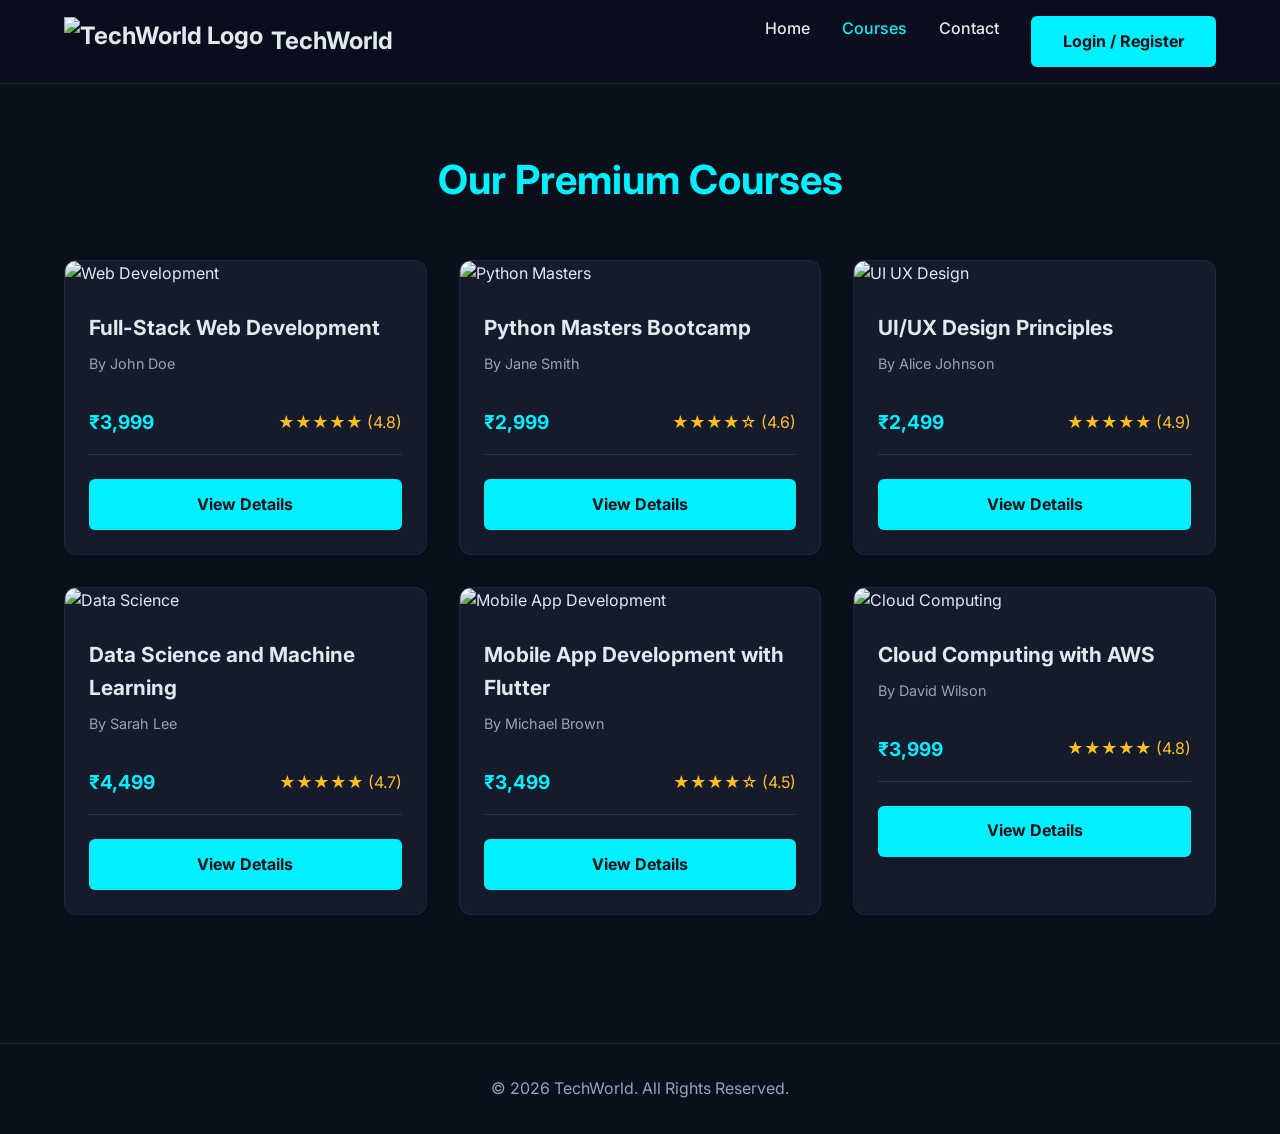
==== courses.html @ e93a77dc "Add files via upload" ====
<!DOCTYPE html>
<html lang="en">
<head>
  <meta charset="UTF-8">
  <meta name="viewport" content="width=device-width, initial-scale=1.0">
  <title>Courses - TechWorld</title>
  <link rel="stylesheet" href="styles.css">
  <link href="https://fonts.googleapis.com/css2?family=Inter:wght@400;500;700&display=swap" rel="stylesheet">
</head>
<body>

  <header>
    <a href="index.html" class="logo" style="display: flex; align-items: center; gap: 0.5rem; text-decoration: none; color: var(--text-main); font-size: 1.5rem; font-weight: bold;">
      <img src="images/logo.png" alt="TechWorld Logo">
      <span>TechWorld</span>
    </a>
    <nav>
      <ul>
        <li><a href="index.html">Home</a></li>
        <li><a href="courses.html" class="active">Courses</a></li>
        <li><a href="contact.html">Contact</a></li>
        <li><a href="login.html" class="btn">Login / Register</a></li>
      </ul>
    </nav>
  </header>

  <section class="container">
    <h2 class="section-title">Our Premium Courses</h2>
    <div class="grid-courses">
      
      <!-- Course 1 -->
      <div class="card">
        <img src="images/course1.jpg" alt="Web Development" class="card-img">
        <div class="card-body">
          <h3 class="card-title">Full-Stack Web Development</h3>
          <p class="instructor">By John Doe</p>
          <div class="card-footer" style="border-bottom: 1px solid rgba(255,255,255,0.1); padding-bottom: 1rem; border-top: none;">
            <span class="price">₹3,999</span>
            <span class="rating">★★★★★ (4.8)</span>
          </div>
          <a href="course-details.html" class="btn" style="display: block; text-align: center; margin-top: 1.5rem;">View Details</a>
        </div>
      </div>

      <!-- Course 2 -->
      <div class="card">
        <img src="images/course2.jpg" alt="Python Masters" class="card-img">
        <div class="card-body">
          <h3 class="card-title">Python Masters Bootcamp</h3>
          <p class="instructor">By Jane Smith</p>
          <div class="card-footer" style="border-bottom: 1px solid rgba(255,255,255,0.1); padding-bottom: 1rem; border-top: none;">
            <span class="price">₹2,999</span>
            <span class="rating">★★★★☆ (4.6)</span>
          </div>
          <a href="course-details.html" class="btn" style="display: block; text-align: center; margin-top: 1.5rem;">View Details</a>
        </div>
      </div>

      <!-- Course 3 -->
      <div class="card">
        <img src="images/course3.jpg" alt="UI UX Design" class="card-img">
        <div class="card-body">
          <h3 class="card-title">UI/UX Design Principles</h3>
          <p class="instructor">By Alice Johnson</p>
          <div class="card-footer" style="border-bottom: 1px solid rgba(255,255,255,0.1); padding-bottom: 1rem; border-top: none;">
            <span class="price">₹2,499</span>
            <span class="rating">★★★★★ (4.9)</span>
          </div>
          <a href="course-details.html" class="btn" style="display: block; text-align: center; margin-top: 1.5rem;">View Details</a>
        </div>
      </div>
      
      <!-- Course 4 -->
      <div class="card">
        <img src="images/course4.jpg" alt="Data Science" class="card-img">
        <div class="card-body">
          <h3 class="card-title">Data Science and Machine Learning</h3>
          <p class="instructor">By Sarah Lee</p>
          <div class="card-footer" style="border-bottom: 1px solid rgba(255,255,255,0.1); padding-bottom: 1rem; border-top: none;">
            <span class="price">₹4,499</span>
            <span class="rating">★★★★★ (4.7)</span>
          </div>
          <a href="course-details.html" class="btn" style="display: block; text-align: center; margin-top: 1.5rem;">View Details</a>
        </div>
      </div>

      <!-- Course 5 -->
      <div class="card">
        <img src="images/course5.jpg" alt="Mobile App Development" class="card-img">
        <div class="card-body">
          <h3 class="card-title">Mobile App Development with Flutter</h3>
          <p class="instructor">By Michael Brown</p>
          <div class="card-footer" style="border-bottom: 1px solid rgba(255,255,255,0.1); padding-bottom: 1rem; border-top: none;">
            <span class="price">₹3,499</span>
            <span class="rating">★★★★☆ (4.5)</span>
          </div>
          <a href="course-details.html" class="btn" style="display: block; text-align: center; margin-top: 1.5rem;">View Details</a>
        </div>
      </div>

      <!-- Course 6 -->
      <div class="card">
        <img src="images/course6.jpg" alt="Cloud Computing" class="card-img">
        <div class="card-body">
          <h3 class="card-title">Cloud Computing with AWS</h3>
          <p class="instructor">By David Wilson</p>
          <div class="card-footer" style="border-bottom: 1px solid rgba(255,255,255,0.1); padding-bottom: 1rem; border-top: none;">
            <span class="price">₹3,999</span>
            <span class="rating">★★★★★ (4.8)</span>
          </div>
          <a href="course-details.html" class="btn" style="display: block; text-align: center; margin-top: 1.5rem;">View Details</a>
        </div>
      </div>

    </div>
  </section>

  <footer>
    <p>&copy; 2026 TechWorld. All Rights Reserved.</p>
  </footer>

</body>
</html>
---- styles.css ----
:root {
  --primary: #00f0ff;
  --bg-dark: #0a0f1c;
  --bg-card: #151b2b;
  --text-main: #e2e8f0;
  --text-muted: #94a3b8;
  --accent: #7c3aed;
  --danger: #ef4444;
}
* {
  box-sizing: border-box;
  margin: 0;
  padding: 0;
  font-family: 'Inter', 'Segoe UI', sans-serif;
}
body {
  background-color: var(--bg-dark);
  color: var(--text-main);
  line-height: 1.6;
}
header {
  display: flex;
  justify-content: space-between;
  align-items: center;
  padding: 1rem 5%;
  background-color: rgba(10, 15, 28, 0.9);
  border-bottom: 1px solid rgba(255, 255, 255, 0.1);
}
.logo img {
  height: 50px;
  width: auto;
}
nav ul {
  list-style: none;
  display: flex;
  gap: 2rem;
}
nav a {
  color: var(--text-main);
  text-decoration: none;
  font-weight: 500;
}
nav a:hover, nav a.active {
  color: var(--primary);
}
.hero {
  display: grid;
  grid-template-columns: 1fr 1fr;
  align-items: center;
  padding: 4rem 5%;
  gap: 2rem;
  background-image: linear-gradient(to right, rgba(10,15,28,0.9), rgba(10,15,28,0.7)), url('images/banner.png');
  background-size: cover;
  min-height: 70vh;
}
.hero-text h1 {
  font-size: 3.5rem;
  margin-bottom: 1rem;
}
.hero-text h1 span {
  color: var(--primary);
}
.hero-text p {
  color: var(--text-muted);
  font-size: 1.2rem;
  margin-bottom: 2rem;
}
.btn {
  display: inline-block;
  padding: 0.8rem 2rem;
  background: var(--primary);
  color: #0b0f18;
  border: none;
  border-radius: 6px;
  text-decoration: none;
  font-weight: bold;
  cursor: pointer;
}
.btn:hover {
  opacity: 0.9;
}
.btn-secondary {
  background: transparent;
  border: 2px solid var(--accent);
  color: var(--text-main);
}
.btn-secondary:hover, .btn-secondary.active {
  background: var(--accent);
  color: #fff;
}
.btn.active {
  background: var(--primary);
  border-color: var(--primary);
  color: #0b0f18;
}
.container {
  padding: 4rem 5%;
}
.section-title {
  text-align: center;
  margin-bottom: 3rem;
  font-size: 2.5rem;
  color: var(--primary);
}
.grid-courses {
  display: grid;
  grid-template-columns: repeat(3, 1fr);
  gap: 2rem;
}
@media (max-width: 992px) {
  .grid-courses { grid-template-columns: repeat(2, 1fr); }
}
@media (max-width: 768px) {
  .grid-courses { grid-template-columns: 1fr; }
}
.card {
  background: var(--bg-card);
  border-radius: 12px;
  overflow: hidden;
  border: 1px solid rgba(255, 255, 255, 0.05);
}
.card-img {
  width: 100%;
  height: 200px;
  object-fit: cover;
}
.card-body {
  padding: 1.5rem;
}
.card-title {
  font-size: 1.3rem;
  margin-bottom: 0.5rem;
}
.instructor {
  color: var(--text-muted);
  font-size: 0.9rem;
  margin-bottom: 1rem;
}
.card-footer {
  display: flex;
  justify-content: space-between;
  align-items: center;
  margin-top: 1rem;
  padding-top: 1rem;
  border-top: 1px solid rgba(255,255,255,0.1);
}
.price {
  font-weight: bold;
  color: var(--primary);
  font-size: 1.2rem;
}
.rating {
  color: #fbbf24;
}
.course-detail-grid {
  display: grid;
  grid-template-columns: 2fr 1fr;
  gap: 3rem;
}
.course-header {
  margin-bottom: 2rem;
}
.curriculum-list li {
  padding: 1rem;
  background: var(--bg-card);
  margin-bottom: 0.5rem;
  border-radius: 6px;
  list-style-position: inside;
}
.form-container {
  max-width: 500px;
  margin: 0 auto;
  background: var(--bg-card);
  padding: 3rem;
  border-radius: 12px;
  border: 1px solid rgba(255,255,255,0.05);
}
.form-group {
  margin-bottom: 1.5rem;
}
.form-group label {
  display: block;
  margin-bottom: 0.5rem;
  color: var(--text-muted);
}
.form-group input, .form-group textarea {
  width: 100%;
  padding: 0.8rem;
  background: rgba(0,0,0,0.2);
  border: 1px solid rgba(255,255,255,0.1);
  border-radius: 6px;
  color: white;
}
.form-group input:focus, .form-group textarea:focus {
  outline: none;
  border-color: var(--primary);
}
.error-msg {
  color: var(--danger);
  font-size: 0.85rem;
  margin-top: 0.5rem;
  display: none;
}
.contact-grid {
  display: grid;
  grid-template-columns: 1fr 1fr;
  gap: 3rem;
}
.contact-info {
  background: var(--bg-card);
  padding: 2rem;
  border-radius: 12px;
}
.contact-info p {
  margin-bottom: 1.5rem;
  display: flex;
  align-items: center;
  gap: 1rem;
}
.contact-info i {
  color: var(--primary);
  font-size: 1.5rem;
}
footer {
  text-align: center;
  padding: 2rem;
  border-top: 1px solid rgba(255,255,255,0.1);
  margin-top: 4rem;
  color: var(--text-muted);
}
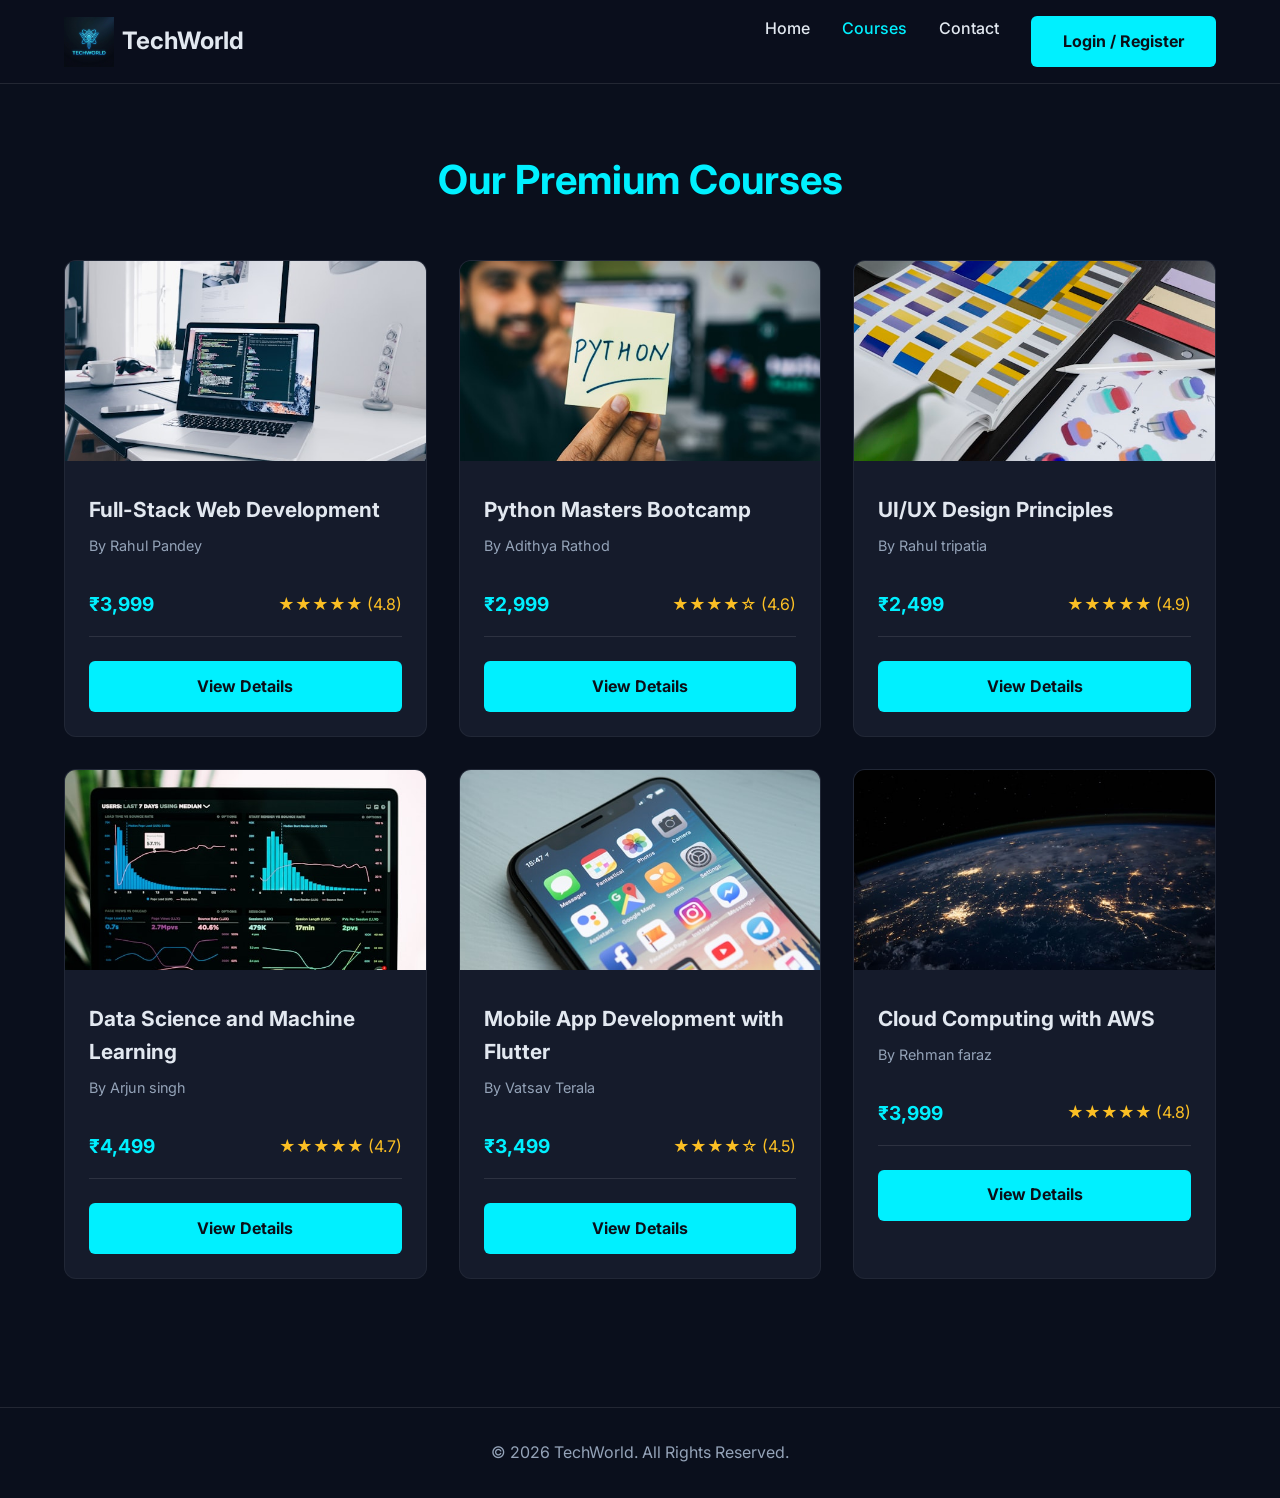
==== commit 740c707a: "xyz" ====
--- a/courses.html
+++ b/courses.html
@@ -33,7 +33,7 @@
         <img src="images/course1.jpg" alt="Web Development" class="card-img">
         <div class="card-body">
           <h3 class="card-title">Full-Stack Web Development</h3>
-          <p class="instructor">By John Doe</p>
+          <p class="instructor">By Rahul Pandey</p>
           <div class="card-footer" style="border-bottom: 1px solid rgba(255,255,255,0.1); padding-bottom: 1rem; border-top: none;">
             <span class="price">₹3,999</span>
             <span class="rating">★★★★★ (4.8)</span>
@@ -47,7 +47,7 @@
         <img src="images/course2.jpg" alt="Python Masters" class="card-img">
         <div class="card-body">
           <h3 class="card-title">Python Masters Bootcamp</h3>
-          <p class="instructor">By Jane Smith</p>
+          <p class="instructor">By Adithya Rathod</p>
           <div class="card-footer" style="border-bottom: 1px solid rgba(255,255,255,0.1); padding-bottom: 1rem; border-top: none;">
             <span class="price">₹2,999</span>
             <span class="rating">★★★★☆ (4.6)</span>
@@ -61,7 +61,7 @@
         <img src="images/course3.jpg" alt="UI UX Design" class="card-img">
         <div class="card-body">
           <h3 class="card-title">UI/UX Design Principles</h3>
-          <p class="instructor">By Alice Johnson</p>
+          <p class="instructor">By Rahul tripatia</p>
           <div class="card-footer" style="border-bottom: 1px solid rgba(255,255,255,0.1); padding-bottom: 1rem; border-top: none;">
             <span class="price">₹2,499</span>
             <span class="rating">★★★★★ (4.9)</span>
@@ -75,7 +75,7 @@
         <img src="images/course4.jpg" alt="Data Science" class="card-img">
         <div class="card-body">
           <h3 class="card-title">Data Science and Machine Learning</h3>
-          <p class="instructor">By Sarah Lee</p>
+          <p class="instructor">By Arjun singh</p>
           <div class="card-footer" style="border-bottom: 1px solid rgba(255,255,255,0.1); padding-bottom: 1rem; border-top: none;">
             <span class="price">₹4,499</span>
             <span class="rating">★★★★★ (4.7)</span>
@@ -89,7 +89,7 @@
         <img src="images/course5.jpg" alt="Mobile App Development" class="card-img">
         <div class="card-body">
           <h3 class="card-title">Mobile App Development with Flutter</h3>
-          <p class="instructor">By Michael Brown</p>
+          <p class="instructor">By Vatsav Terala</p>
           <div class="card-footer" style="border-bottom: 1px solid rgba(255,255,255,0.1); padding-bottom: 1rem; border-top: none;">
             <span class="price">₹3,499</span>
             <span class="rating">★★★★☆ (4.5)</span>
@@ -103,7 +103,7 @@
         <img src="images/course6.jpg" alt="Cloud Computing" class="card-img">
         <div class="card-body">
           <h3 class="card-title">Cloud Computing with AWS</h3>
-          <p class="instructor">By David Wilson</p>
+          <p class="instructor">By Rehman faraz</p>
           <div class="card-footer" style="border-bottom: 1px solid rgba(255,255,255,0.1); padding-bottom: 1rem; border-top: none;">
             <span class="price">₹3,999</span>
             <span class="rating">★★★★★ (4.8)</span>
